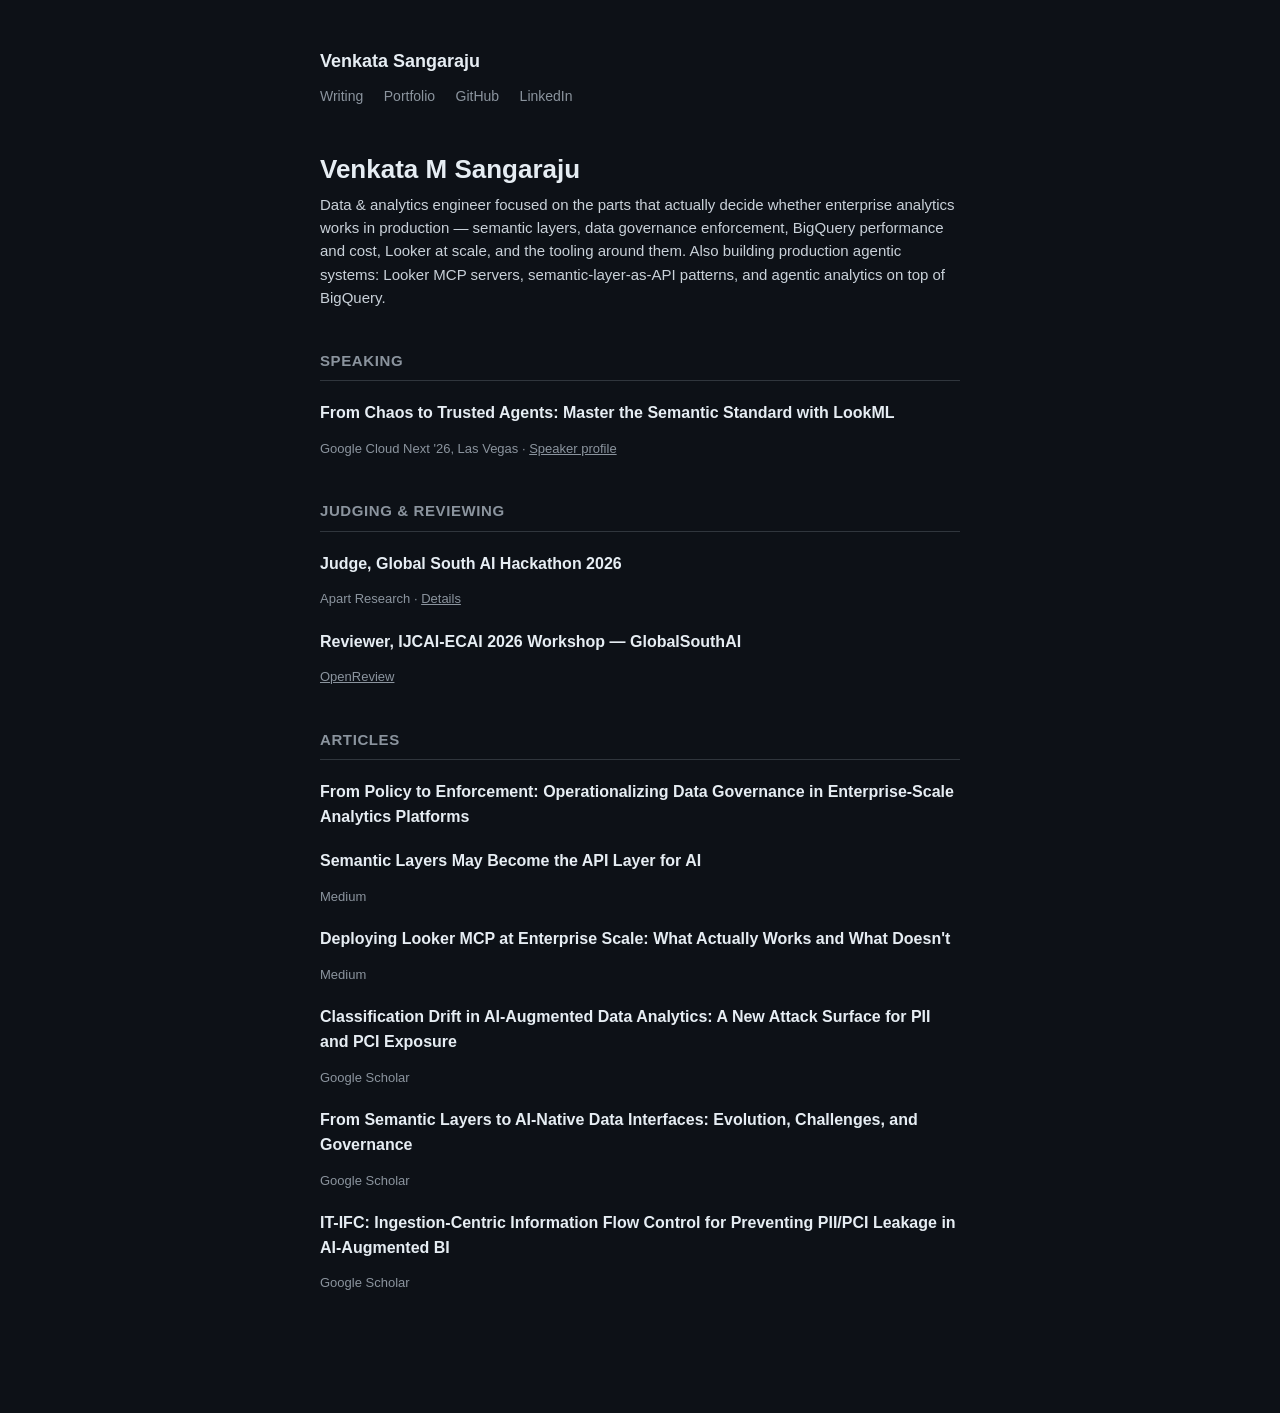
==== portfolio.html @ 4122f979 "Add portfolio page (speaking, judging, articles)" ====
<!DOCTYPE html>
<html lang="en">
<head>
  <meta charset="UTF-8">
  <meta name="viewport" content="width=device-width, initial-scale=1">
  <title>Portfolio — Venkata Sangaraju</title>
  <link rel="stylesheet" href="style.css">
</head>
<body>

  <header class="site-header">
    <p class="name"><a href="index.html">Venkata Sangaraju</a></p>
    <nav class="site-nav">
      <a href="index.html">Writing</a>
      <a href="portfolio.html">Portfolio</a>
      <a href="https://github.com/sangaraju1988">GitHub</a>
      <a href="https://www.linkedin.com/in/venkata-manikanta-sangaraju-114b0995/">LinkedIn</a>
    </nav>
  </header>

  <h1 class="page-title">Venkata M Sangaraju</h1>
  <p class="page-bio">Data & analytics engineer focused on the parts that actually decide whether enterprise analytics works in production — semantic layers, data governance enforcement, BigQuery performance and cost, Looker at scale, and the tooling around them. Also building production agentic systems: Looker MCP servers, semantic-layer-as-API patterns, and agentic analytics on top of BigQuery.</p>

  <main>

    <section class="section">
      <h2>Speaking</h2>
      <div class="entry">
        <p class="entry-title"><a href="https://www.googlecloudevents.com/next-vegas/session/3912242/from-chaos-to-trusted-agents-master-the-semantic-standard-with-lookml" target="_blank" rel="noopener">From Chaos to Trusted Agents: Master the Semantic Standard with LookML</a></p>
        <p class="entry-meta">Google Cloud Next '26, Las Vegas · <a href="https://www.googlecloudevents.com/next-vegas/speaker/2180843/venkata-sangaraju?i=E29OwuXn0RFOE-Ka5caFkPRO3y85I3TA" target="_blank" rel="noopener">Speaker profile</a></p>
      </div>
    </section>

    <section class="section">
      <h2>Judging &amp; Reviewing</h2>
      <div class="entry">
        <p class="entry-title">Judge, Global South AI Hackathon 2026</p>
        <p class="entry-meta">Apart Research · <a href="https://apartresearch.com/sprints/global-south-ais-hackathon-2026-06-19-to-2026-06-21#:~:text=financial%20DevOps%20environments.-,Venkata%20Sangaraju,-Judge" target="_blank" rel="noopener">Details</a></p>
      </div>
      <div class="entry">
        <p class="entry-title">Reviewer, IJCAI-ECAI 2026 Workshop — GlobalSouthAI</p>
        <p class="entry-meta"><a href="https://openreview.net/group?id=ijcai.org/IJCAI-ECAI/2026/Workshop/GlobalSouthAI/Reviewers&referrer=%5BHomepage%5D(%2F)" target="_blank" rel="noopener">OpenReview</a></p>
      </div>
    </section>

    <section class="section">
      <h2>Articles</h2>
      <div class="entry">
        <p class="entry-title"><a href="https://scholar.google.com/citations?user=N3pAzukAAAAJ&hl=en#:~:text=From%20Policy%20to%20Enforcement%3A%20Operationalizing%20Data%20Governance%20in%20Enterprise%2DScale%20Analytics%20Platforms" target="_blank" rel="noopener">From Policy to Enforcement: Operationalizing Data Governance in Enterprise-Scale Analytics Platforms</a></p>
      </div>
      <div class="entry">
        <p class="entry-title"><a href="https://medium.com/towards-artificial-intelligence/semantic-layers-may-become-the-api-layer-for-ai-8aac11345b25" target="_blank" rel="noopener">Semantic Layers May Become the API Layer for AI</a></p>
        <p class="entry-meta">Medium</p>
      </div>
      <div class="entry">
        <p class="entry-title"><a href="https://medium.com/towards-artificial-intelligence/deploying-looker-mcp-at-enterprise-scale-what-actually-works-and-what-doesnt-a40dd4bab3f3" target="_blank" rel="noopener">Deploying Looker MCP at Enterprise Scale: What Actually Works and What Doesn't</a></p>
        <p class="entry-meta">Medium</p>
      </div>
      <div class="entry">
        <p class="entry-title"><a href="https://scholar.google.com/citations?view_op=view_citation&hl=en&user=N3pAzukAAAAJ&citation_for_view=N3pAzukAAAAJ:qjMakFHDy7sC" target="_blank" rel="noopener">Classification Drift in AI-Augmented Data Analytics: A New Attack Surface for PII and PCI Exposure</a></p>
        <p class="entry-meta">Google Scholar</p>
      </div>
      <div class="entry">
        <p class="entry-title"><a href="https://scholar.google.com/citations?view_op=view_citation&hl=en&user=N3pAzukAAAAJ&citation_for_view=N3pAzukAAAAJ:u5HHmVD_uO8C" target="_blank" rel="noopener">From Semantic Layers to AI-Native Data Interfaces: Evolution, Challenges, and Governance</a></p>
        <p class="entry-meta">Google Scholar</p>
      </div>
      <div class="entry">
        <p class="entry-title"><a href="https://scholar.google.com/citations?view_op=view_citation&hl=en&user=N3pAzukAAAAJ&citation_for_view=N3pAzukAAAAJ:UeHWp8X0CEIC" target="_blank" rel="noopener">IT-IFC: Ingestion-Centric Information Flow Control for Preventing PII/PCI Leakage in AI-Augmented BI</a></p>
        <p class="entry-meta">Google Scholar</p>
      </div>
    </section>

  </main>

</body>
</html>
---- style.css ----
:root {
  --bg: #0d1117;
  --text: #e6edf3;
  --muted: #8b949e;
  --tag-bg: #21262d;
  --border: #30363d;
  --max-width: 680px;
}

* { box-sizing: border-box; }

body {
  font-family: -apple-system, BlinkMacSystemFont, "Segoe UI", Helvetica, Arial, sans-serif;
  background: var(--bg);
  color: var(--text);
  max-width: var(--max-width);
  margin: 0 auto;
  padding: 48px 20px 80px;
  line-height: 1.55;
}

header.site-header {
  margin-bottom: 40px;
}

header.site-header .name {
  font-size: 18px;
  font-weight: 700;
  margin: 0 0 8px;
}

header.site-header .name a {
  color: var(--text);
  text-decoration: none;
}

nav.site-nav a {
  color: var(--muted);
  text-decoration: none;
  margin-right: 16px;
  font-size: 14px;
}

nav.site-nav a:hover {
  color: var(--text);
  text-decoration: underline;
}

h1.page-title {
  font-size: 26px;
  margin: 32px 0 4px;
}

p.page-subtitle {
  color: var(--muted);
  font-size: 15px;
  margin: 0 0 40px;
}

.post {
  padding: 24px 0;
  border-bottom: 1px solid var(--border);
}

.post:last-child {
  border-bottom: none;
}

.tags {
  margin-bottom: 8px;
}

.tags span {
  display: inline-block;
  background: var(--tag-bg);
  color: var(--muted);
  font-size: 11px;
  text-transform: uppercase;
  letter-spacing: 0.03em;
  padding: 3px 8px;
  border-radius: 4px;
  margin-right: 6px;
  margin-bottom: 4px;
}

.post h3 {
  margin: 0 0 8px;
  font-size: 19px;
}

.post h3 a {
  color: var(--text);
  text-decoration: none;
}

.post h3 a:hover {
  text-decoration: underline;
}

.post p.excerpt {
  margin: 0 0 8px;
  color: #c9d1d9;
  font-size: 15px;
}

.post .meta {
  color: var(--muted);
  font-size: 13px;
}

/* Single post page */
article.post-full h1 {
  font-size: 28px;
  margin-bottom: 8px;
}

article.post-full .meta {
  color: var(--muted);
  font-size: 13px;
  margin-bottom: 32px;
}

article.post-full p {
  font-size: 16px;
  margin-bottom: 20px;
}

a.back-link {
  display: inline-block;
  margin-top: 32px;
  font-size: 14px;
  color: var(--muted);
  text-decoration: none;
}

a.back-link:hover {
  text-decoration: underline;
}

/* Portfolio page */
p.page-bio {
  color: #c9d1d9;
  font-size: 15px;
  margin: 0 0 40px;
}

.section {
  margin-bottom: 40px;
}

.section h2 {
  font-size: 15px;
  text-transform: uppercase;
  letter-spacing: 0.04em;
  color: var(--muted);
  border-bottom: 1px solid var(--border);
  padding-bottom: 8px;
  margin: 0 0 20px;
}

.entry {
  margin-bottom: 20px;
}

.entry:last-child {
  margin-bottom: 0;
}

.entry .entry-title {
  font-size: 16px;
  font-weight: 600;
  margin: 0 0 4px;
}

.entry .entry-title a {
  color: var(--text);
  text-decoration: none;
}

.entry .entry-title a:hover {
  text-decoration: underline;
}

.entry .entry-meta {
  color: var(--muted);
  font-size: 13px;
}

.entry .entry-meta a {
  color: var(--muted);
}

.entry .entry-meta a:hover {
  color: var(--text);
}
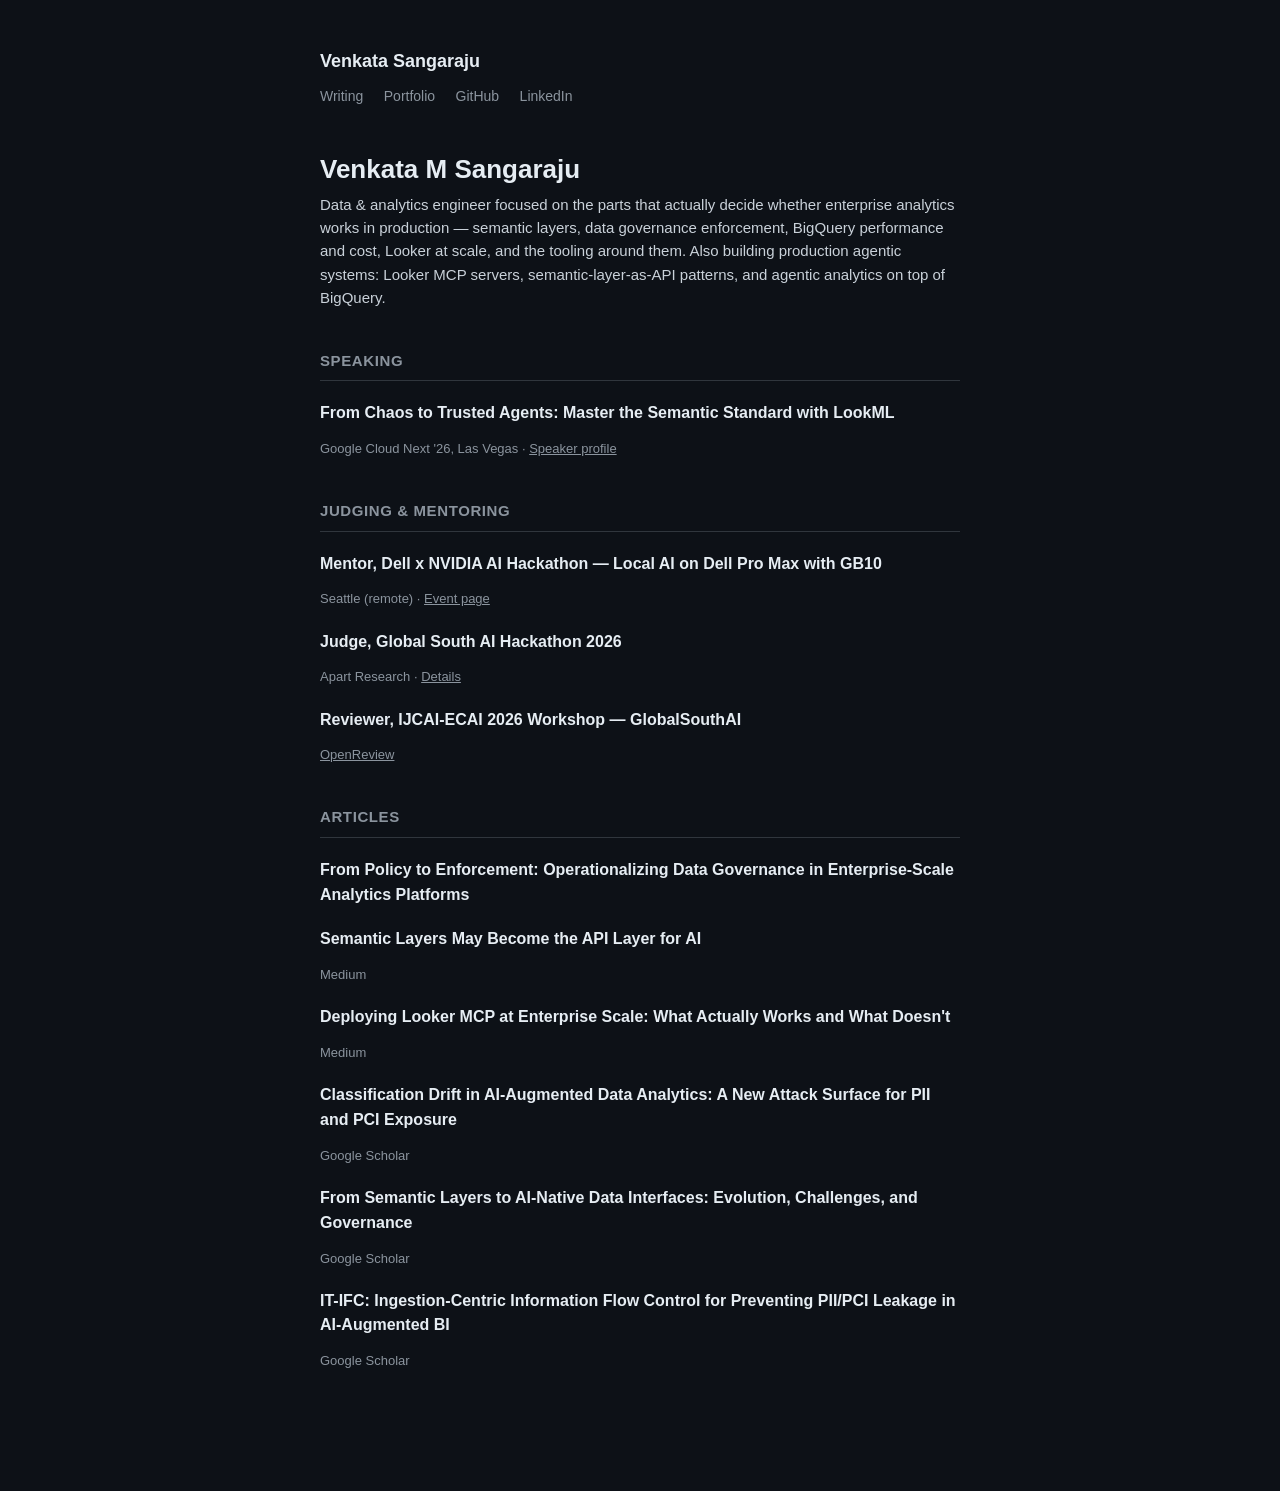
==== commit 5eba06b4: "Add Dell x NVIDIA hackathon mentoring; rename section to Judging & Mentoring" ====
--- a/portfolio.html
+++ b/portfolio.html
@@ -32,7 +32,11 @@
     </section>
 
     <section class="section">
-      <h2>Judging &amp; Reviewing</h2>
+      <h2>Judging &amp; Mentoring</h2>
+      <div class="entry">
+        <p class="entry-title">Mentor, Dell x NVIDIA AI Hackathon — Local AI on Dell Pro Max with GB10</p>
+        <p class="entry-meta">Seattle (remote) · <a href="https://builderbase.com/v2/event/dell-x-nvidia-ai-hackathon-seattle" target="_blank" rel="noopener">Event page</a></p>
+      </div>
       <div class="entry">
         <p class="entry-title">Judge, Global South AI Hackathon 2026</p>
         <p class="entry-meta">Apart Research · <a href="https://apartresearch.com/sprints/global-south-ais-hackathon-2026-06-19-to-2026-06-21#:~:text=financial%20DevOps%20environments.-,Venkata%20Sangaraju,-Judge" target="_blank" rel="noopener">Details</a></p>
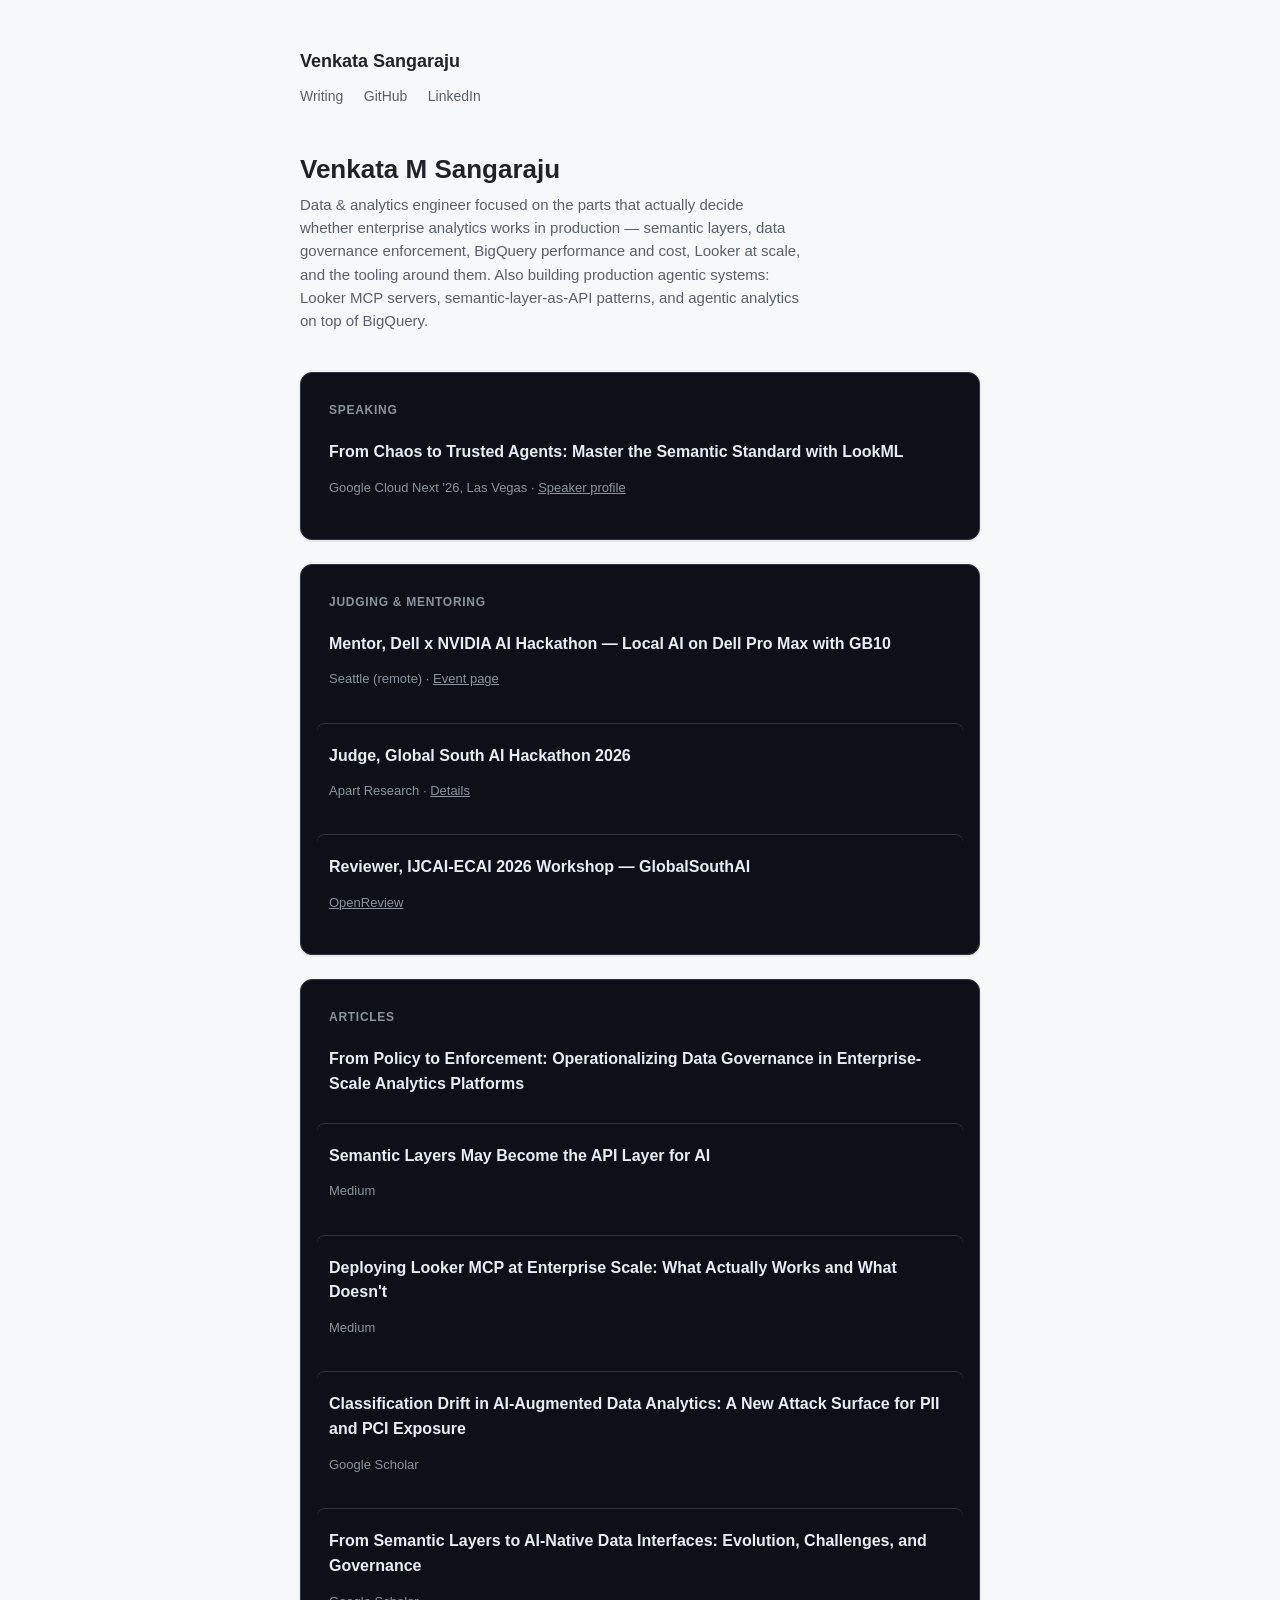
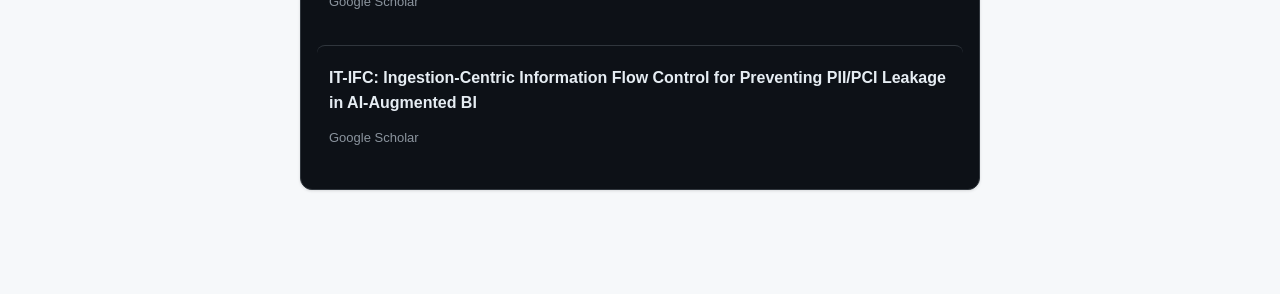
==== commit 91593574: "Light page, dark card tiles; portfolio becomes home; writing moves to writing.html" ====
--- a/portfolio.html
+++ b/portfolio.html
@@ -2,79 +2,11 @@
 <html lang="en">
 <head>
   <meta charset="UTF-8">
-  <meta name="viewport" content="width=device-width, initial-scale=1">
-  <title>Portfolio — Venkata Sangaraju</title>
-  <link rel="stylesheet" href="style.css">
+  <meta http-equiv="refresh" content="0; url=index.html">
+  <link rel="canonical" href="index.html">
+  <title>Venkata Sangaraju</title>
 </head>
 <body>
-
-  <header class="site-header">
-    <p class="name"><a href="index.html">Venkata Sangaraju</a></p>
-    <nav class="site-nav">
-      <a href="index.html">Writing</a>
-      <a href="portfolio.html">Portfolio</a>
-      <a href="https://github.com/sangaraju1988">GitHub</a>
-      <a href="https://www.linkedin.com/in/venkata-manikanta-sangaraju-114b0995/">LinkedIn</a>
-    </nav>
-  </header>
-
-  <h1 class="page-title">Venkata M Sangaraju</h1>
-  <p class="page-bio">Data & analytics engineer focused on the parts that actually decide whether enterprise analytics works in production — semantic layers, data governance enforcement, BigQuery performance and cost, Looker at scale, and the tooling around them. Also building production agentic systems: Looker MCP servers, semantic-layer-as-API patterns, and agentic analytics on top of BigQuery.</p>
-
-  <main>
-
-    <section class="section">
-      <h2>Speaking</h2>
-      <div class="entry">
-        <p class="entry-title"><a href="https://www.googlecloudevents.com/next-vegas/session/3912242/from-chaos-to-trusted-agents-master-the-semantic-standard-with-lookml" target="_blank" rel="noopener">From Chaos to Trusted Agents: Master the Semantic Standard with LookML</a></p>
-        <p class="entry-meta">Google Cloud Next '26, Las Vegas · <a href="https://www.googlecloudevents.com/next-vegas/speaker/2180843/venkata-sangaraju?i=E29OwuXn0RFOE-Ka5caFkPRO3y85I3TA" target="_blank" rel="noopener">Speaker profile</a></p>
-      </div>
-    </section>
-
-    <section class="section">
-      <h2>Judging &amp; Mentoring</h2>
-      <div class="entry">
-        <p class="entry-title">Mentor, Dell x NVIDIA AI Hackathon — Local AI on Dell Pro Max with GB10</p>
-        <p class="entry-meta">Seattle (remote) · <a href="https://builderbase.com/v2/event/dell-x-nvidia-ai-hackathon-seattle" target="_blank" rel="noopener">Event page</a></p>
-      </div>
-      <div class="entry">
-        <p class="entry-title">Judge, Global South AI Hackathon 2026</p>
-        <p class="entry-meta">Apart Research · <a href="https://apartresearch.com/sprints/global-south-ais-hackathon-2026-06-19-to-2026-06-21#:~:text=financial%20DevOps%20environments.-,Venkata%20Sangaraju,-Judge" target="_blank" rel="noopener">Details</a></p>
-      </div>
-      <div class="entry">
-        <p class="entry-title">Reviewer, IJCAI-ECAI 2026 Workshop — GlobalSouthAI</p>
-        <p class="entry-meta"><a href="https://openreview.net/group?id=ijcai.org/IJCAI-ECAI/2026/Workshop/GlobalSouthAI/Reviewers&referrer=%5BHomepage%5D(%2F)" target="_blank" rel="noopener">OpenReview</a></p>
-      </div>
-    </section>
-
-    <section class="section">
-      <h2>Articles</h2>
-      <div class="entry">
-        <p class="entry-title"><a href="https://scholar.google.com/citations?user=N3pAzukAAAAJ&hl=en#:~:text=From%20Policy%20to%20Enforcement%3A%20Operationalizing%20Data%20Governance%20in%20Enterprise%2DScale%20Analytics%20Platforms" target="_blank" rel="noopener">From Policy to Enforcement: Operationalizing Data Governance in Enterprise-Scale Analytics Platforms</a></p>
-      </div>
-      <div class="entry">
-        <p class="entry-title"><a href="https://medium.com/towards-artificial-intelligence/semantic-layers-may-become-the-api-layer-for-ai-8aac11345b25" target="_blank" rel="noopener">Semantic Layers May Become the API Layer for AI</a></p>
-        <p class="entry-meta">Medium</p>
-      </div>
-      <div class="entry">
-        <p class="entry-title"><a href="https://medium.com/towards-artificial-intelligence/deploying-looker-mcp-at-enterprise-scale-what-actually-works-and-what-doesnt-a40dd4bab3f3" target="_blank" rel="noopener">Deploying Looker MCP at Enterprise Scale: What Actually Works and What Doesn't</a></p>
-        <p class="entry-meta">Medium</p>
-      </div>
-      <div class="entry">
-        <p class="entry-title"><a href="https://scholar.google.com/citations?view_op=view_citation&hl=en&user=N3pAzukAAAAJ&citation_for_view=N3pAzukAAAAJ:qjMakFHDy7sC" target="_blank" rel="noopener">Classification Drift in AI-Augmented Data Analytics: A New Attack Surface for PII and PCI Exposure</a></p>
-        <p class="entry-meta">Google Scholar</p>
-      </div>
-      <div class="entry">
-        <p class="entry-title"><a href="https://scholar.google.com/citations?view_op=view_citation&hl=en&user=N3pAzukAAAAJ&citation_for_view=N3pAzukAAAAJ:u5HHmVD_uO8C" target="_blank" rel="noopener">From Semantic Layers to AI-Native Data Interfaces: Evolution, Challenges, and Governance</a></p>
-        <p class="entry-meta">Google Scholar</p>
-      </div>
-      <div class="entry">
-        <p class="entry-title"><a href="https://scholar.google.com/citations?view_op=view_citation&hl=en&user=N3pAzukAAAAJ&citation_for_view=N3pAzukAAAAJ:UeHWp8X0CEIC" target="_blank" rel="noopener">IT-IFC: Ingestion-Centric Information Flow Control for Preventing PII/PCI Leakage in AI-Augmented BI</a></p>
-        <p class="entry-meta">Google Scholar</p>
-      </div>
-    </section>
-
-  </main>
-
+  <p>This page has moved to <a href="index.html">the home page</a>.</p>
 </body>
 </html>
